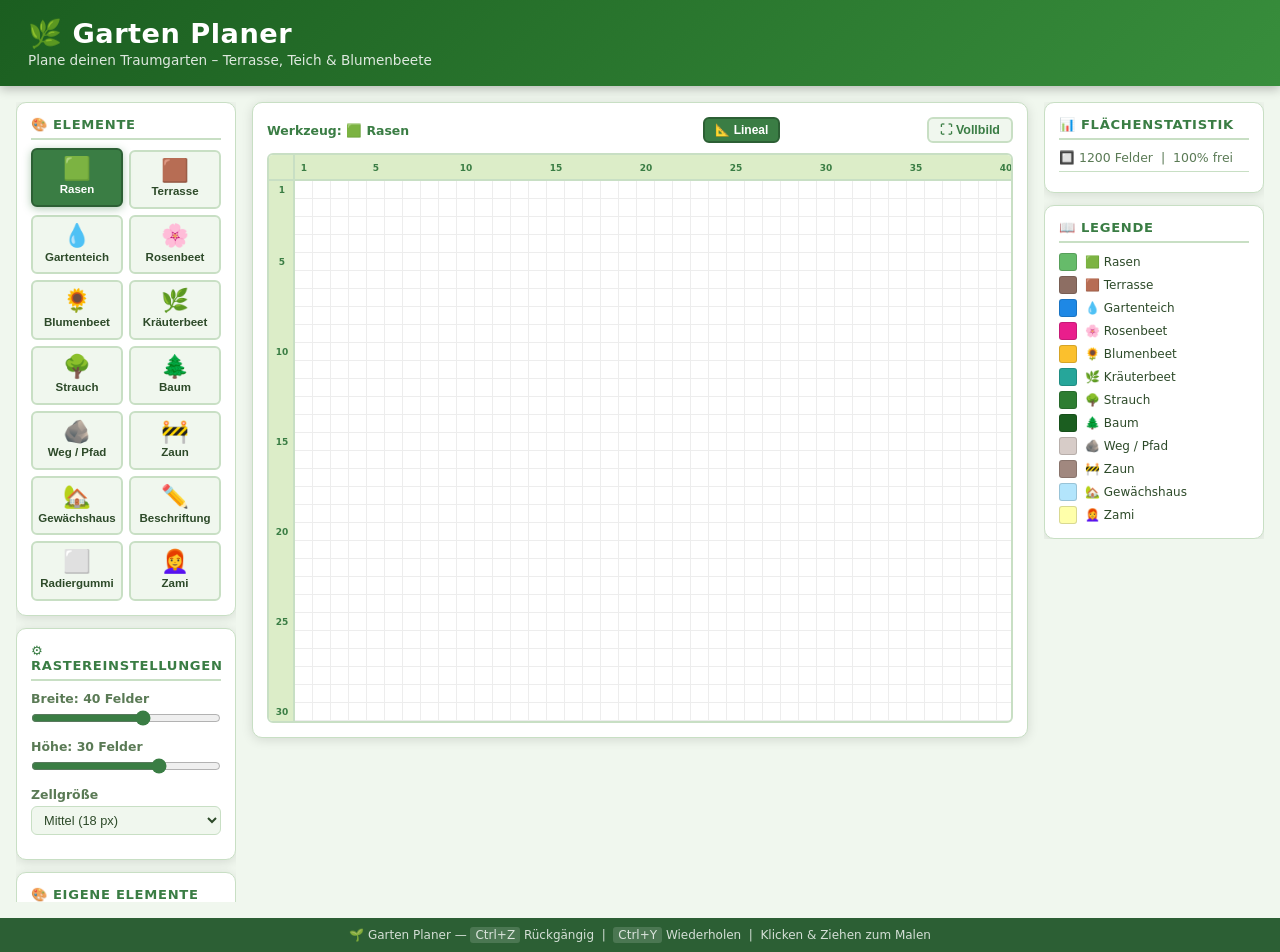
==== index.html @ 961e23cf "Add files via upload" ====
<!DOCTYPE html>
<html lang="de">
<head>
  <meta charset="UTF-8" />
  <meta name="viewport" content="width=device-width, initial-scale=1.0" />
  <title>🌿 Garten Planer</title>
  <link rel="stylesheet" href="style.css" />
</head>
<body>

  <!-- ===== KOPFZEILE ===== -->
  <header class="site-header">
    <div class="header-inner">
      <h1>🌿 Garten Planer</h1>
      <p class="subtitle">Plane deinen Traumgarten – Terrasse, Teich &amp; Blumenbeete</p>
    </div>
  </header>

  <!-- ===== HAUPTBEREICH ===== -->
  <main class="layout">

    <!-- LINKE SEITENLEISTE: Werkzeuge -->
    <aside class="sidebar sidebar--left">

      <section class="panel">
        <h2 class="panel-title">🎨 Elemente</h2>
        <div class="tool-grid" id="toolGrid">
          <!-- Dynamisch per JS befüllt -->
        </div>
      </section>

      <section class="panel">
        <h2 class="panel-title">⚙️ Rastereinstellungen</h2>
        <div class="control-group">
          <label for="gridCols">Breite: <strong id="colsVal">40</strong> Felder</label>
          <input type="range" id="gridCols" min="10" max="60" value="40" />
        </div>
        <div class="control-group">
          <label for="gridRows">Höhe: <strong id="rowsVal">30</strong> Felder</label>
          <input type="range" id="gridRows" min="8" max="40" value="30" />
        </div>
        <div class="control-group">
          <label for="cellSize">Zellgröße</label>
          <select id="cellSize">
            <option value="14">Klein (14 px)</option>
            <option value="18" selected>Mittel (18 px)</option>
            <option value="24">Groß (24 px)</option>
            <option value="30">Sehr groß (30 px)</option>
          </select>
        </div>
      </section>

      <section class="panel">
        <h2 class="panel-title">🎨 Eigene Elemente</h2>
        <div class="custom-tool-wrap">
          <input type="color" id="customColor" value="#ff9800" title="Farbe wählen" />
          <div>
            <label for="customColor" class="custom-color-label">Farbe &amp; Name</label>
            <input type="text" id="customName" maxlength="16" placeholder="z.B. Sandkasten…" class="custom-name-input" />
          </div>
        </div>
        <button class="btn btn--primary" id="btnAddCustom" style="margin-top:8px">➕ Element hinzufügen</button>
      </section>

      <section class="panel panel--actions">
        <h2 class="panel-title">🛠️ Aktionen</h2>
        <button class="btn btn--secondary" id="btnUndo">↩ Rückgängig</button>
        <button class="btn btn--secondary" id="btnRedo">↪ Wiederholen</button>
        <button class="btn btn--danger"    id="btnClear">🗑 Alles löschen</button>
        <button class="btn btn--primary"   id="btnSave">💾 Als JSON speichern</button>
        <label  class="btn btn--primary"   id="labelLoad">
          📂 Laden
          <input type="file" id="btnLoad" accept=".json" style="display:none" />
        </label>
        <button class="btn btn--primary"   id="btnSaveJPG">🖼 Als JPG exportieren</button>
        <div class="storage-info" id="storageInfo">🔄 Bereit</div>
        <button class="btn btn--danger"    id="btnClearStorage">🧹 Browser-Speicher löschen</button>
      </section>

    </aside>

    <!-- MITTE: Garten-Raster -->
    <section class="canvas-area">
      <div class="canvas-toolbar">
        <span id="cursorInfo" class="cursor-info">Werkzeug: —</span>
        <span id="cellInfo"   class="cell-info"></span>
        <button class="btn-ruler active" id="btnRuler" title="Lineal ein-/ausblenden">📐 Lineal</button>
        <button class="btn-fullscreen"   id="btnFullscreen" title="Vollbildmodus">⛶ Vollbild</button>
      </div>
      <div class="grid-scroll-wrap">
        <div class="grid-ruler-container" id="gridRulerContainer">
          <div id="rulerCorner" class="ruler-corner"></div>
          <div id="rulerTop"    class="ruler-top"></div>
          <div id="rulerLeft"   class="ruler-left"></div>
          <div class="garden-grid-wrap">
            <div id="gardenGrid" class="garden-grid"></div>
            <div id="labelOverlay" class="label-overlay"></div>
          </div>
        </div>
      </div>
    </section>

    <!-- RECHTE SEITENLEISTE: Statistiken -->
    <aside class="sidebar sidebar--right">
      <section class="panel">
        <h2 class="panel-title">📊 Flächenstatistik</h2>
        <div id="stats" class="stats-list"></div>
      </section>

      <section class="panel">
        <h2 class="panel-title">📖 Legende</h2>
        <div id="legend" class="legend-list"></div>
      </section>
    </aside>

  </main>

  <!-- ===== FUSSZEILE ===== -->
  <footer class="site-footer">
    <p>🌱 Garten Planer &mdash; <kbd>Ctrl+Z</kbd> Rückgängig &nbsp;|&nbsp; <kbd>Ctrl+Y</kbd> Wiederholen &nbsp;|&nbsp; Klicken &amp; Ziehen zum Malen</p>
  </footer>

  <script src="script.js"></script>
</body>
</html>
---- style.css ----
/* =============================================================
   GARTEN PLANER – Stylesheet
   ============================================================= */

/* ── CSS Variablen ─────────────────────────────────────────── */
:root {
  --clr-bg:          #f0f7ee;
  --clr-surface:     #ffffff;
  --clr-border:      #c8dfc4;
  --clr-text:        #2d4a29;
  --clr-text-light:  #5a7a55;
  --clr-accent:      #3a7d44;
  --clr-accent-dark: #2c5f34;
  --clr-danger:      #c0392b;
  --clr-header-from: #1b5e20;
  --clr-header-to:   #388e3c;

  --radius:   10px;
  --radius-sm: 6px;
  --shadow:   0 2px 12px rgba(0,0,0,.12);
  --transition: .15s ease;
}

/* ── Reset & Basis ─────────────────────────────────────────── */
*, *::before, *::after { box-sizing: border-box; margin: 0; padding: 0; }

body {
  font-family: 'Segoe UI', system-ui, sans-serif;
  background: var(--clr-bg);
  color: var(--clr-text);
  min-height: 100vh;
  display: flex;
  flex-direction: column;
  font-size: 14px;
}

/* ── Header ────────────────────────────────────────────────── */
.site-header {
  background: linear-gradient(135deg, var(--clr-header-from), var(--clr-header-to));
  color: #fff;
  padding: 18px 28px;
  box-shadow: 0 3px 10px rgba(0,0,0,.25);
  position: sticky;
  top: 0;
  z-index: 100;
}
.site-header h1 { font-size: 1.7rem; font-weight: 700; letter-spacing: .5px; }
.site-header .subtitle { font-size: .85rem; opacity: .85; margin-top: 2px; }

/* ── Layout ────────────────────────────────────────────────── */
.layout {
  display: grid;
  grid-template-columns: 220px 1fr 220px;
  gap: 16px;
  padding: 16px;
  flex: 1;
  min-height: 0;
  align-items: start;
}

/* ── Sidebars ──────────────────────────────────────────────── */
.sidebar {
  display: flex;
  flex-direction: column;
  gap: 12px;
  position: sticky;
  top: 80px;
  max-height: calc(100vh - 100px);
  overflow-y: auto;
}
.sidebar::-webkit-scrollbar { width: 5px; }
.sidebar::-webkit-scrollbar-thumb { background: var(--clr-border); border-radius: 10px; }

/* ── Panel ─────────────────────────────────────────────────── */
.panel {
  background: var(--clr-surface);
  border: 1px solid var(--clr-border);
  border-radius: var(--radius);
  padding: 14px;
  box-shadow: var(--shadow);
}
.panel-title {
  font-size: .82rem;
  font-weight: 700;
  text-transform: uppercase;
  letter-spacing: .7px;
  color: var(--clr-accent);
  margin-bottom: 10px;
  padding-bottom: 6px;
  border-bottom: 2px solid var(--clr-border);
}

/* ── Werkzeug-Grid ─────────────────────────────────────────── */
.tool-grid {
  display: grid;
  grid-template-columns: 1fr 1fr;
  gap: 6px;
}
.tool-btn {
  display: flex;
  flex-direction: column;
  align-items: center;
  gap: 3px;
  padding: 8px 4px;
  border: 2px solid var(--clr-border);
  border-radius: var(--radius-sm);
  background: var(--clr-bg);
  cursor: pointer;
  font-size: .72rem;
  font-weight: 600;
  color: var(--clr-text);
  transition: all var(--transition);
  user-select: none;
}
.tool-btn:hover {
  background: #e8f5e9;
  border-color: var(--clr-accent);
  transform: translateY(-1px);
}
.tool-btn.active {
  background: var(--clr-accent);
  border-color: var(--clr-accent-dark);
  color: #fff;
  box-shadow: 0 2px 8px rgba(58,125,68,.4);
  transform: translateY(-2px);
}
.tool-btn .t-emoji { font-size: 1.4rem; line-height: 1; }
.tool-btn .t-name  { text-align: center; line-height: 1.2; }

/* ── Steuerelemente ────────────────────────────────────────── */
.control-group {
  margin-bottom: 10px;
}
.control-group label {
  display: block;
  font-size: .78rem;
  font-weight: 600;
  color: var(--clr-text-light);
  margin-bottom: 4px;
}
.control-group input[type="range"] {
  width: 100%;
  accent-color: var(--clr-accent);
}
.control-group select {
  width: 100%;
  padding: 5px 8px;
  border: 1px solid var(--clr-border);
  border-radius: var(--radius-sm);
  background: var(--clr-bg);
  color: var(--clr-text);
  font-size: .8rem;
  cursor: pointer;
}
.control-group select:focus { outline: 2px solid var(--clr-accent); }

/* ── Buttons ───────────────────────────────────────────────── */
.panel--actions { display: flex; flex-direction: column; gap: 7px; }
.btn {
  display: block;
  width: 100%;
  padding: 8px 12px;
  border: none;
  border-radius: var(--radius-sm);
  font-size: .82rem;
  font-weight: 600;
  cursor: pointer;
  text-align: center;
  transition: all var(--transition);
  letter-spacing: .3px;
}
.btn--primary   { background: var(--clr-accent); color: #fff; }
.btn--primary:hover { background: var(--clr-accent-dark); transform: translateY(-1px); }
.btn--secondary { background: #e8f5e9; color: var(--clr-accent); border: 1px solid var(--clr-border); }
.btn--secondary:hover { background: #c8e6c9; }
.btn--danger    { background: #fdecea; color: var(--clr-danger); border: 1px solid #f5c6c2; }
.btn--danger:hover { background: #f9b9b5; }

/* ── Canvas Bereich ────────────────────────────────────────── */
.canvas-area {
  background: var(--clr-surface);
  border: 1px solid var(--clr-border);
  border-radius: var(--radius);
  padding: 14px;
  box-shadow: var(--shadow);
  overflow: hidden;
}
.canvas-toolbar {
  display: flex;
  justify-content: space-between;
  align-items: center;
  margin-bottom: 10px;
  font-size: .78rem;
  color: var(--clr-text-light);
  min-height: 22px;
}
.cursor-info { font-weight: 700; color: var(--clr-accent); }
.cell-info   { font-style: italic; }

.grid-scroll-wrap {
  overflow: auto;
  max-height: calc(100vh - 180px);
  border: 2px solid var(--clr-border);
  border-radius: var(--radius-sm);
  cursor: crosshair;
}
.grid-scroll-wrap::-webkit-scrollbar { width: 8px; height: 8px; }
.grid-scroll-wrap::-webkit-scrollbar-thumb { background: var(--clr-border); border-radius: 10px; }

/* ── Garten-Raster ─────────────────────────────────────────── */
.garden-grid {
  display: grid;
  user-select: none;
}
.grid-cell {
  box-sizing: border-box;
  border-right:  1px solid rgba(0,0,0,.07);
  border-bottom: 1px solid rgba(0,0,0,.07);
  transition: filter .05s;
}
.grid-cell:hover { filter: brightness(1.15); z-index: 1; }

/* ── Zell-Stile pro Element ────────────────────────────────── */
.cell-rasen {
  background-color: #66bb6a;
  background-image: repeating-linear-gradient(
    0deg, rgba(255,255,255,.06) 0px, rgba(255,255,255,.06) 1px,
    transparent 1px, transparent 4px
  );
}
.cell-terrasse {
  background-color: #8d6e63;
  background-image:
    repeating-linear-gradient(45deg, rgba(0,0,0,.07) 0px, rgba(0,0,0,.07) 2px, transparent 2px, transparent 8px),
    repeating-linear-gradient(-45deg, rgba(0,0,0,.07) 0px, rgba(0,0,0,.07) 2px, transparent 2px, transparent 8px);
}
.cell-teich {
  background-color: #1e88e5;
  background-image: radial-gradient(ellipse 70% 50% at 40% 40%, rgba(255,255,255,.2) 0%, transparent 70%);
}
.cell-rosenbeet {
  background-color: #e91e8c;
  background-image: radial-gradient(circle 3px at 30% 30%, rgba(255,255,255,.3), transparent),
                    radial-gradient(circle 2px at 70% 65%, rgba(255,255,255,.2), transparent);
}
.cell-blumenbeet {
  background-color: #fbc02d;
  background-image: radial-gradient(circle 3px at 25% 35%, rgba(255,100,0,.3), transparent),
                    radial-gradient(circle 2px at 65% 70%, rgba(255,100,0,.2), transparent);
}
.cell-kraeuterbeet {
  background-color: #26a69a;
  background-image: repeating-linear-gradient(
    90deg, rgba(255,255,255,.08) 0px, rgba(255,255,255,.08) 1px,
    transparent 1px, transparent 5px
  );
}
.cell-strauch {
  background-color: #2e7d32;
  background-image: radial-gradient(circle 5px at 50% 50%, rgba(255,255,255,.15), transparent 60%);
}
.cell-baum {
  background-color: #1b5e20;
  background-image:
    radial-gradient(circle 7px at 50% 45%, rgba(255,255,255,.18), transparent 70%),
    radial-gradient(circle 3px at 48% 85%, rgba(0,0,0,.3), transparent);
}
.cell-weg {
  background-color: #d7ccc8;
  background-image: repeating-linear-gradient(
    45deg, rgba(0,0,0,.04) 0px, rgba(0,0,0,.04) 3px,
    transparent 3px, transparent 9px
  );
}
.cell-zaun {
  background-color: #a1887f;
  background-image:
    repeating-linear-gradient(90deg, rgba(0,0,0,.15) 0px, rgba(0,0,0,.15) 2px, transparent 2px, transparent 8px);
}
.cell-gewaechshaus {
  background-color: #b3e5fc;
  background-image:
    linear-gradient(rgba(255,255,255,.3) 1px, transparent 1px),
    linear-gradient(90deg, rgba(255,255,255,.3) 1px, transparent 1px);
  background-size: 5px 5px;
}
.cell-zami {
  position: relative;
  background-color: #aaaaff;
}
.cell-zami::before {
  content: "👩‍🦰";
  position: absolute;
  font-size: 28px;
  opacity: 0.6;
  top: 50%;
  left: 50%;
  transform: translate(-50%, -50%);
}

/* ── Statistik ─────────────────────────────────────────────── */
.stats-list { display: flex; flex-direction: column; gap: 8px; }
.stat-item  { font-size: .75rem; }
.stat-header {
  display: flex;
  justify-content: space-between;
  margin-bottom: 3px;
  font-weight: 600;
}
.stat-bar-track {
  height: 8px;
  background: #e0e0e0;
  border-radius: 4px;
  overflow: hidden;
}
.stat-bar {
  height: 100%;
  border-radius: 4px;
  transition: width .4s ease;
  min-width: 2px;
}
.stat-total {
  font-size: .78rem;
  color: var(--clr-text-light);
  margin-bottom: 6px;
  padding-bottom: 6px;
  border-bottom: 1px solid var(--clr-border);
}

/* ── Legende ───────────────────────────────────────────────── */
.legend-list { display: flex; flex-direction: column; gap: 5px; }
.legend-item {
  display: flex;
  align-items: center;
  gap: 8px;
  font-size: .75rem;
}
.legend-swatch {
  width: 18px;
  height: 18px;
  border-radius: 3px;
  border: 1px solid rgba(0,0,0,.15);
  flex-shrink: 0;
}

/* ── Footer ────────────────────────────────────────────────── */
.site-footer {
  background: var(--clr-accent-dark);
  color: rgba(255,255,255,.8);
  text-align: center;
  padding: 10px 20px;
  font-size: .75rem;
}
.site-footer kbd {
  background: rgba(255,255,255,.15);
  border-radius: 3px;
  padding: 1px 5px;
  font-family: inherit;
}

/* ── Löschen-Button auf Custom-Werkzeugen ──────────────────── */
.tool-btn-delete {
  position: absolute;
  top: 3px; right: 3px;
  width: 15px; height: 15px;
  font-size: 9px; line-height: 1;
  border: none; border-radius: 50%;
  background: rgba(0,0,0,.25);
  color: #fff;
  cursor: pointer;
  display: flex; align-items: center; justify-content: center;
  padding: 0;
  transition: background var(--transition);
  z-index: 2;
}
.tool-btn-delete:hover { background: #c0392b; }

/* ── Sonstiges / Farbwahl ──────────────────────────────────── */
.custom-tool-wrap {
  display: flex;
  align-items: center;
  gap: 10px;
}
.custom-tool-wrap input[type="color"] {
  width: 44px;
  height: 44px;
  border: 2px solid var(--clr-border);
  border-radius: var(--radius-sm);
  cursor: pointer;
  padding: 2px;
  background: none;
  flex-shrink: 0;
}
.custom-color-label {
  display: block;
  font-size: .74rem;
  font-weight: 700;
  color: var(--clr-text-light);
  margin-bottom: 4px;
}
.custom-name-input {
  width: 100%;
  padding: 5px 8px;
  border: 1px solid var(--clr-border);
  border-radius: var(--radius-sm);
  font-size: .8rem;
  color: var(--clr-text);
  background: var(--clr-bg);
}
.custom-name-input:focus { outline: 2px solid var(--clr-accent); }

/* Aktiver Custom-Werkzeug-Button im Tool-Grid */
.tool-btn.custom-active {
  border-color: #ff9800;
  box-shadow: 0 2px 8px rgba(255,152,0,.45);
}

/* ── Raster-Lineal ─────────────────────────────────────────── */
.grid-ruler-container {
  display: grid;
  grid-template-columns: 26px auto;
  grid-template-rows: 26px auto;
}
.ruler-corner {
  position: sticky; top: 0; left: 0; z-index: 4;
  background: #dcedc8;
  border-right: 2px solid var(--clr-border);
  border-bottom: 2px solid var(--clr-border);
}
.ruler-top {
  position: sticky; top: 0; z-index: 3;
  background: #dcedc8;
  border-bottom: 2px solid var(--clr-border);
  display: flex; overflow: hidden;
}
.ruler-left {
  position: sticky; left: 0; z-index: 3;
  background: #dcedc8;
  border-right: 2px solid var(--clr-border);
  display: flex; flex-direction: column; overflow: hidden;
}
.garden-grid-wrap {
  position: relative;
}
.ruler-cell {
  display: flex; align-items: center; justify-content: center;
  font-size: 9px; font-weight: 600;
  color: var(--clr-text-light);
  flex-shrink: 0; user-select: none;
  box-sizing: border-box;
}
.ruler-cell--mark { color: var(--clr-accent); font-weight: 800; }

/* ── Beschriftungs-Overlay ─────────────────────────────────── */
.label-overlay {
  position: absolute; top: 0; left: 0;
  pointer-events: none; z-index: 2;
}
.label-item {
  position: absolute;
  display: flex; align-items: center; justify-content: flex-start;
  font-weight: 700; line-height: 1; text-align: left;
  white-space: nowrap; overflow: visible;
  padding: 0 2px;
  text-shadow: 0 0 4px #fff, 0 0 4px #fff, 0 0 4px #fff, 0 0 4px #fff;
  color: #111;
  pointer-events: none;
  z-index: 3;
}

/* ── Beschriftungs-Popup ───────────────────────────────────── */
.label-popup {
  position: fixed; z-index: 2000;
  background: #fff;
  border: 2px solid var(--clr-accent);
  border-radius: var(--radius);
  padding: 8px 10px;
  box-shadow: 0 6px 24px rgba(0,0,0,.22);
  display: flex; align-items: center; gap: 6px;
  min-width: 200px;
}
.label-popup-coord {
  font-size: .7rem; font-weight: 700;
  color: var(--clr-text-light);
  white-space: nowrap;
}
.label-popup-input {
  flex: 1; padding: 5px 8px;
  border: 1px solid var(--clr-border);
  border-radius: var(--radius-sm);
  font-size: .85rem; color: var(--clr-text);
}
.label-popup-input:focus { outline: 2px solid var(--clr-accent); }
.label-popup-del {
  padding: 4px 8px; border: none;
  border-radius: var(--radius-sm);
  background: #fdecea; color: var(--clr-danger);
  cursor: pointer; font-size: .85rem;
}
.label-popup-del:hover { background: #f9b9b5; }

/* ── Lineal-Toggle-Button ──────────────────────────────────── */
.btn-ruler {
  padding: 4px 10px; font-size: .75rem; font-weight: 700;
  border: 2px solid var(--clr-border); border-radius: var(--radius-sm);
  background: var(--clr-bg); color: var(--clr-accent);
  cursor: pointer; transition: all var(--transition); white-space: nowrap;
}
.btn-ruler:hover, .btn-ruler.active {
  background: var(--clr-accent); color: #fff; border-color: var(--clr-accent-dark);
}

/* ── Vollbild-Button ───────────────────────────────────────── */
.btn-fullscreen {
  padding: 4px 11px;
  font-size: .78rem;
  font-weight: 700;
  border: 2px solid var(--clr-border);
  border-radius: var(--radius-sm);
  background: var(--clr-bg);
  color: var(--clr-accent);
  cursor: pointer;
  transition: all var(--transition);
  white-space: nowrap;
}
.btn-fullscreen:hover {
  background: var(--clr-accent);
  color: #fff;
  border-color: var(--clr-accent-dark);
}

/* ── Vollbild-Modus ────────────────────────────────────────── */
:fullscreen body,
:-webkit-full-screen body,
:-moz-full-screen body {
  overflow: auto;
}
:fullscreen .site-header,
:-webkit-full-screen .site-header,
:-moz-full-screen .site-header {
  position: fixed;
  width: 100%;
}
:fullscreen .layout,
:-webkit-full-screen .layout,
:-moz-full-screen .layout {
  padding-top: 76px;
}
:fullscreen .sidebar,
:-webkit-full-screen .sidebar,
:-moz-full-screen .sidebar {
  top: 90px;
  max-height: calc(100vh - 110px);
}
:fullscreen .grid-scroll-wrap,
:-webkit-full-screen .grid-scroll-wrap,
:-moz-full-screen .grid-scroll-wrap {
  max-height: calc(100vh - 200px);
}

/* ── Browser-Speicher Anzeige ──────────────────────────────── */
.storage-info {
  font-size: .73rem;
  text-align: center;
  padding: 5px 8px;
  border-radius: var(--radius-sm);
  background: #e8f5e9;
  color: var(--clr-accent);
  border: 1px solid var(--clr-border);
  transition: all .4s ease;
}
.storage-info.saved {
  background: #c8e6c9;
  color: #1b5e20;
  font-weight: 700;
}
.storage-info.error {
  background: #fdecea;
  color: var(--clr-danger);
}

/* ── Responsive ────────────────────────────────────────────── */
@media (max-width: 900px) {
  .layout {
    grid-template-columns: 1fr;
    grid-template-rows: auto 1fr auto;
  }
  .sidebar { position: static; max-height: none; }
  .sidebar--left  { order: 1; }
  .canvas-area    { order: 2; }
  .sidebar--right { order: 3; }
  .tool-grid { grid-template-columns: repeat(4, 1fr); }
}
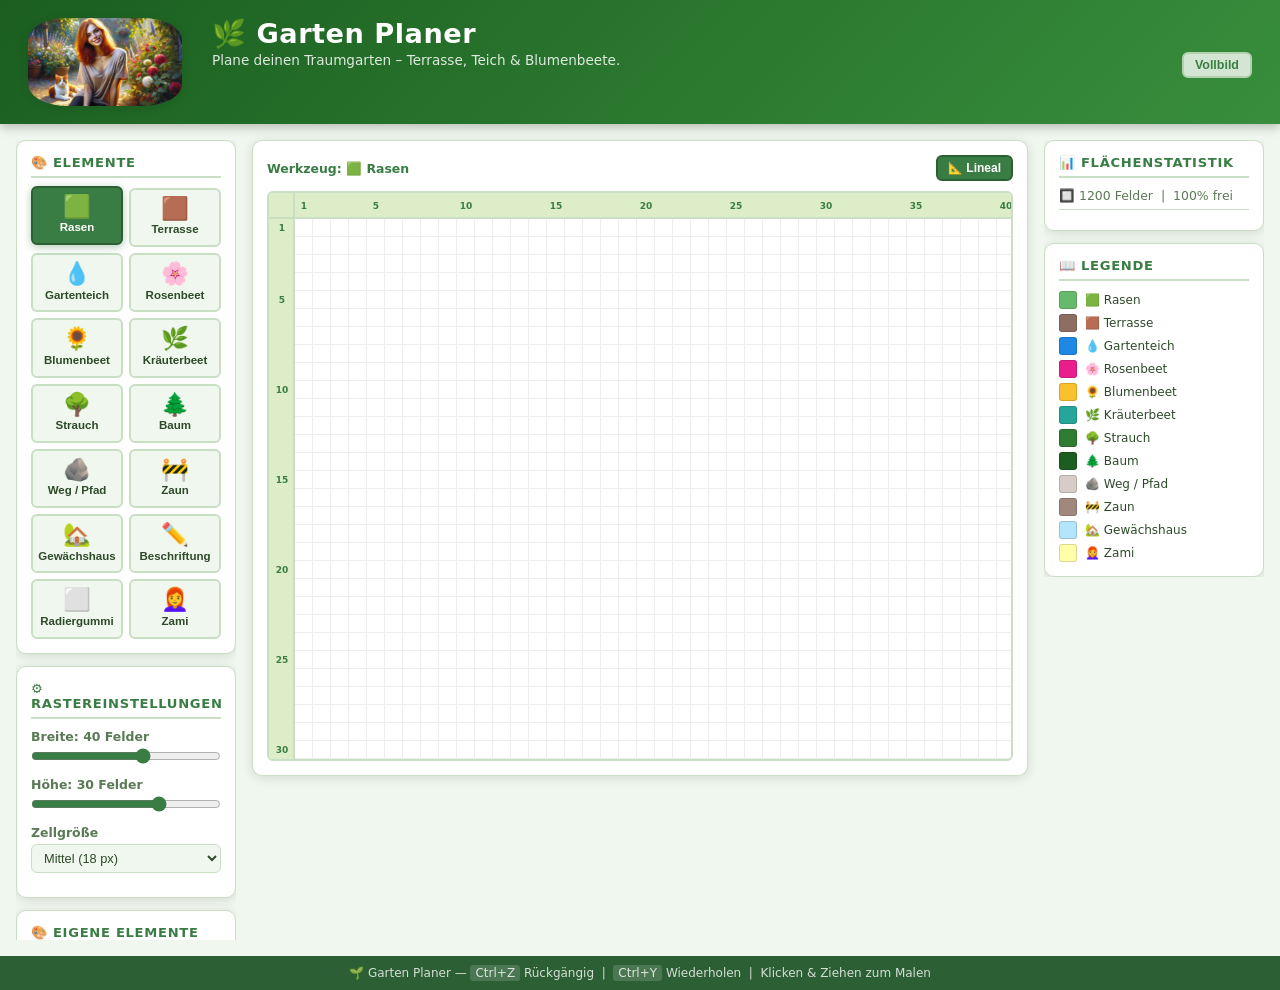
==== commit e3c4d9c0: "Add files via upload" ====
--- a/index.html
+++ b/index.html
@@ -4,6 +4,7 @@
   <meta charset="UTF-8" />
   <meta name="viewport" content="width=device-width, initial-scale=1.0" />
   <title>🌿 Garten Planer</title>
+  <link rel="icon" href="favicon.jpg" type="image/png">
   <link rel="stylesheet" href="style.css" />
 </head>
 <body>
@@ -11,9 +12,14 @@
   <!-- ===== KOPFZEILE ===== -->
   <header class="site-header">
     <div class="header-inner">
-      <h1>🌿 Garten Planer</h1>
-      <p class="subtitle">Plane deinen Traumgarten – Terrasse, Teich &amp; Blumenbeete</p>
+      <h1><img src="bild.jpg" alt="Zaminia" class="header-img">
+        🌿 Garten Planer
+      </h1>
+      <p class="subtitle" >Plane deinen Traumgarten – Terrasse, Teich &amp; Blumenbeete. 
+        <button class="btn-fullscreen" id="btnFullscreen" title="Vollbildmodus">Vollbild</button>
+      </p>
     </div>
+   
   </header>
 
   <!-- ===== HAUPTBEREICH ===== -->
@@ -85,7 +91,6 @@
         <span id="cursorInfo" class="cursor-info">Werkzeug: —</span>
         <span id="cellInfo"   class="cell-info"></span>
         <button class="btn-ruler active" id="btnRuler" title="Lineal ein-/ausblenden">📐 Lineal</button>
-        <button class="btn-fullscreen"   id="btnFullscreen" title="Vollbildmodus">⛶ Vollbild</button>
       </div>
       <div class="grid-scroll-wrap">
         <div class="grid-ruler-container" id="gridRulerContainer">
--- a/style.css
+++ b/style.css
@@ -46,7 +46,18 @@
 }
 .site-header h1 { font-size: 1.7rem; font-weight: 700; letter-spacing: .5px; }
 .site-header .subtitle { font-size: .85rem; opacity: .85; margin-top: 2px; }
-
+/*--------------------------------------*/
+.header-img {
+  width: 154px;        /* Breite des Bildes */
+  height: 88px;        /* Höhe des Bildes */
+  object-fit: cover;   /* Verhindert Verzerrung */
+  border-radius: 25%;  /* Macht das Bild rund */
+  border: 2px solid var(--clr-primary); /* Ein feiner Rahmen in der aktuellen Themenfarbe */
+  box-shadow: 0 2px 10px rgba(0,0,0,0.1);
+  transition: border-color 1s linear; /* Damit der Rahmen mit dem Auto-Hue mitfließt */
+  float: left;
+  margin-right: 30px;
+}
 /* ── Layout ────────────────────────────────────────────────── */
 .layout {
   display: grid;
@@ -522,6 +533,7 @@
   cursor: pointer;
   transition: all var(--transition);
   white-space: nowrap;
+  float: right;
 }
 .btn-fullscreen:hover {
   background: var(--clr-accent);
